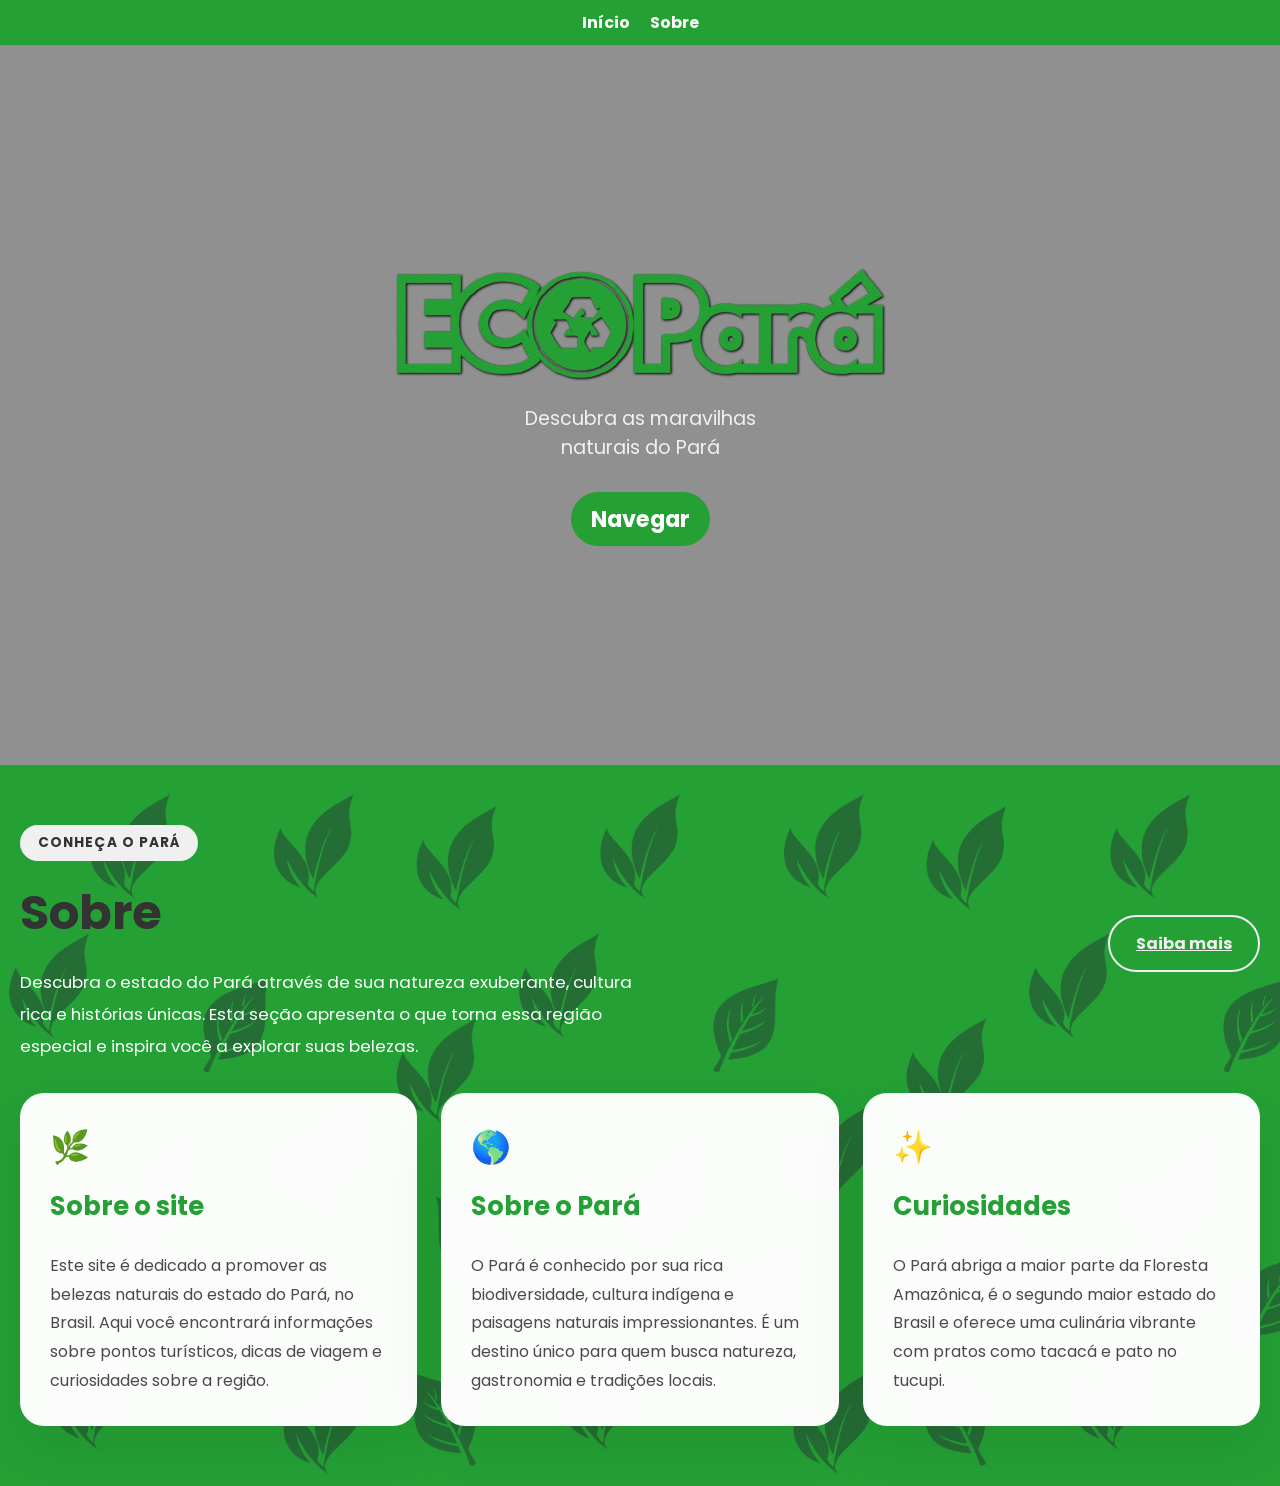
==== index.html @ 2f038f7f "1º" ====
<!DOCTYPE html>
<html lang="pt-br">
<head>
   <meta charset="UTF-8">
   <meta name="viewport" content="width=device-width, initial-scale=1.0">
   <title>Belezas Paraenses</title>
   <link rel="stylesheet" href="css/conexao.css">
</head>
<body>
   <main>
      <nav id="navbar">
         <ul>
            <li><a href="#hero-section">Início</a></li>
            <li><a href="#descricao">Sobre</a></li>
         </ul>
      </nav>
      <section id="hero-section">
         <img src="imgs/ECOPA-logo.png" alt="logo do site">
         <p>Descubra as maravilhas naturais do Pará</p>
         <a href="pages/menu.html" id="btn-navegar">Navegar</a>
      </section>

      <section id="descricao">
         <div class="descricao-top">
            <div class="section-intro">
               <span class="section-tag">Conheça o Pará</span>
               <h1>Sobre</h1>
               <p>Descubra o estado do Pará através de sua natureza exuberante, cultura rica e histórias únicas. Esta seção apresenta o que torna essa região especial e inspira você a explorar suas belezas.</p>
            </div>
            <a href="#sobre-info" class="button-outline">Saiba mais</a>
         </div>

         <div class="descricao-grid" id="sobre-info">
            <article class="desc-box" data-icon="🌿">
               <h2>Sobre o site</h2>
               <p>Este site é dedicado a promover as belezas naturais do estado do Pará, no Brasil. Aqui você encontrará informações sobre pontos turísticos, dicas de viagem e curiosidades sobre a região.</p>
            </article>
            <article class="desc-box" data-icon="🌎">
               <h2>Sobre o Pará</h2>
               <p>O Pará é conhecido por sua rica biodiversidade, cultura indígena e paisagens naturais impressionantes. É um destino único para quem busca natureza, gastronomia e tradições locais.</p>
            </article>
            <article class="desc-box" data-icon="✨">
               <h2>Curiosidades</h2>
               <p>O Pará abriga a maior parte da Floresta Amazônica, é o segundo maior estado do Brasil e oferece uma culinária vibrante com pratos como tacacá e pato no tucupi.</p>
            </article>
         </div>
      </section>
   </main>    
</body>
<script src="script.js"></script>
</html>
---- css/conexao.css ----
@import url("menu.css");
@import url("style.css");
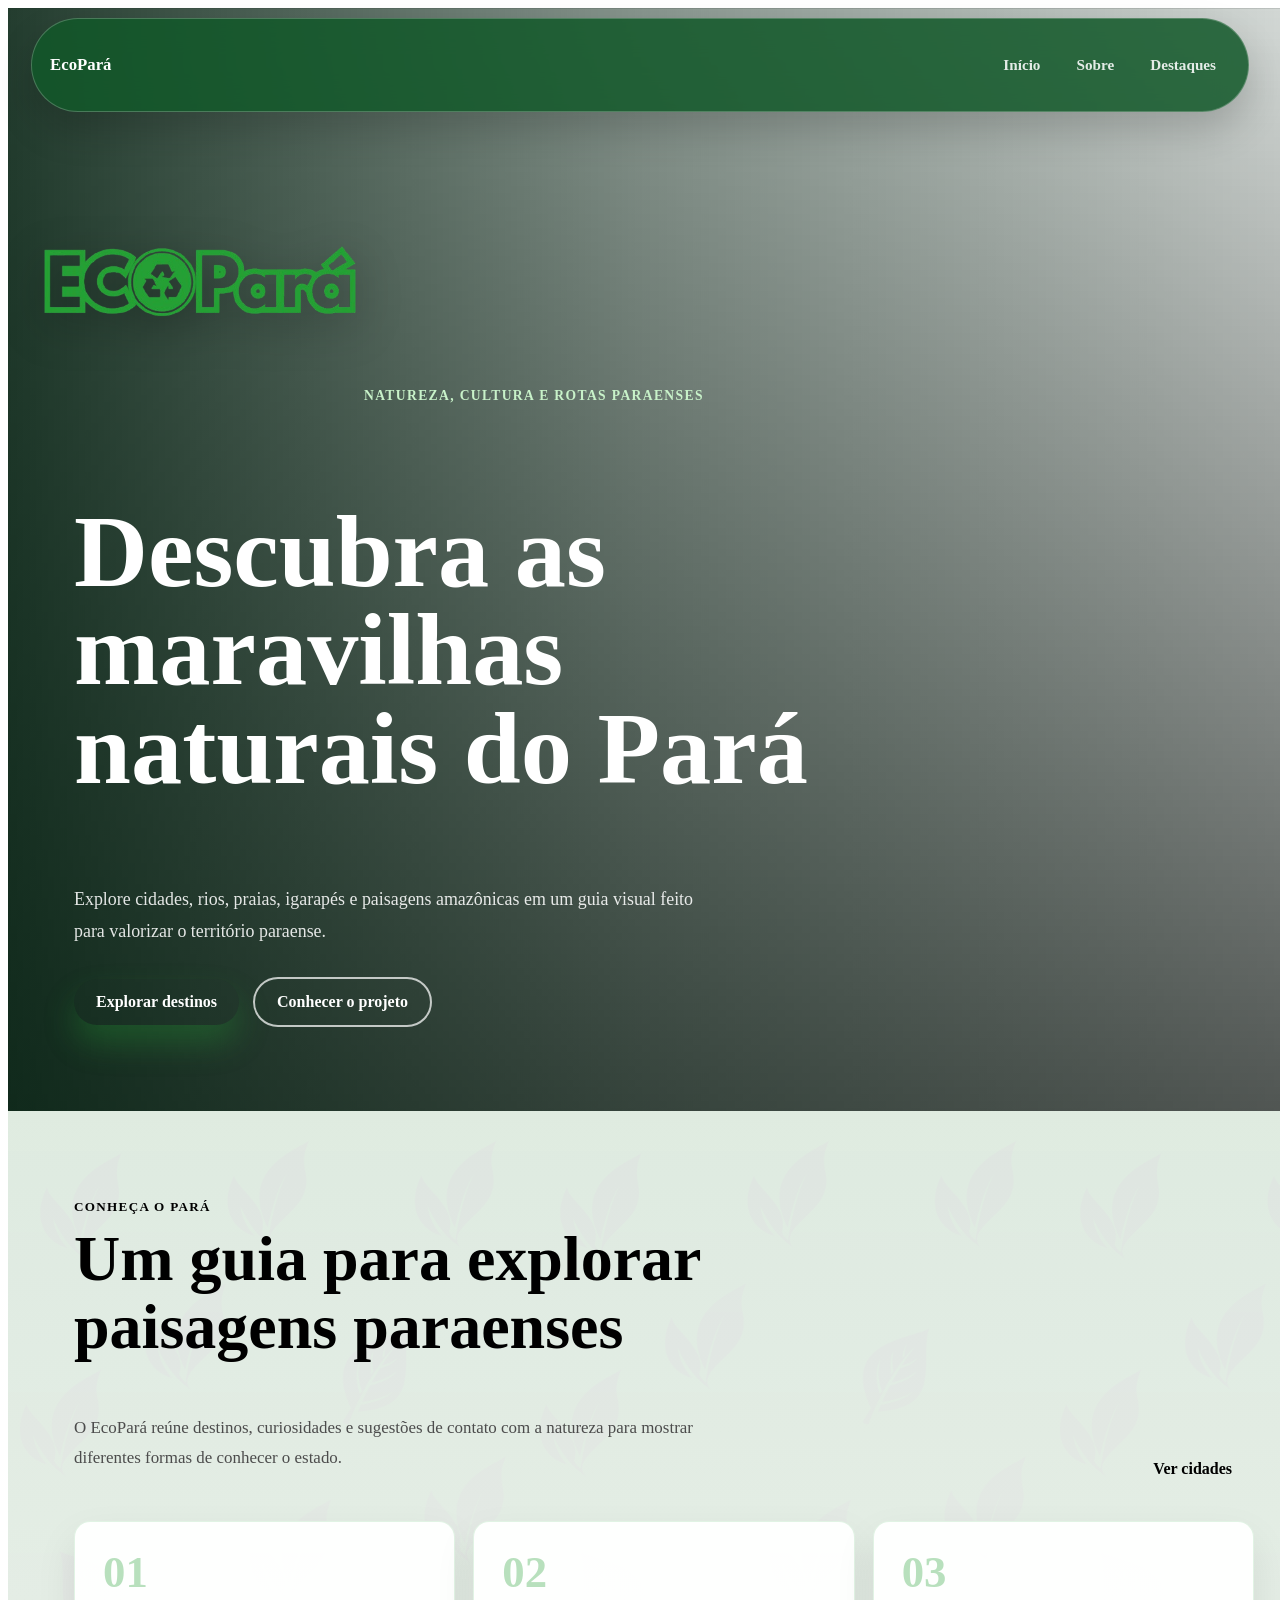
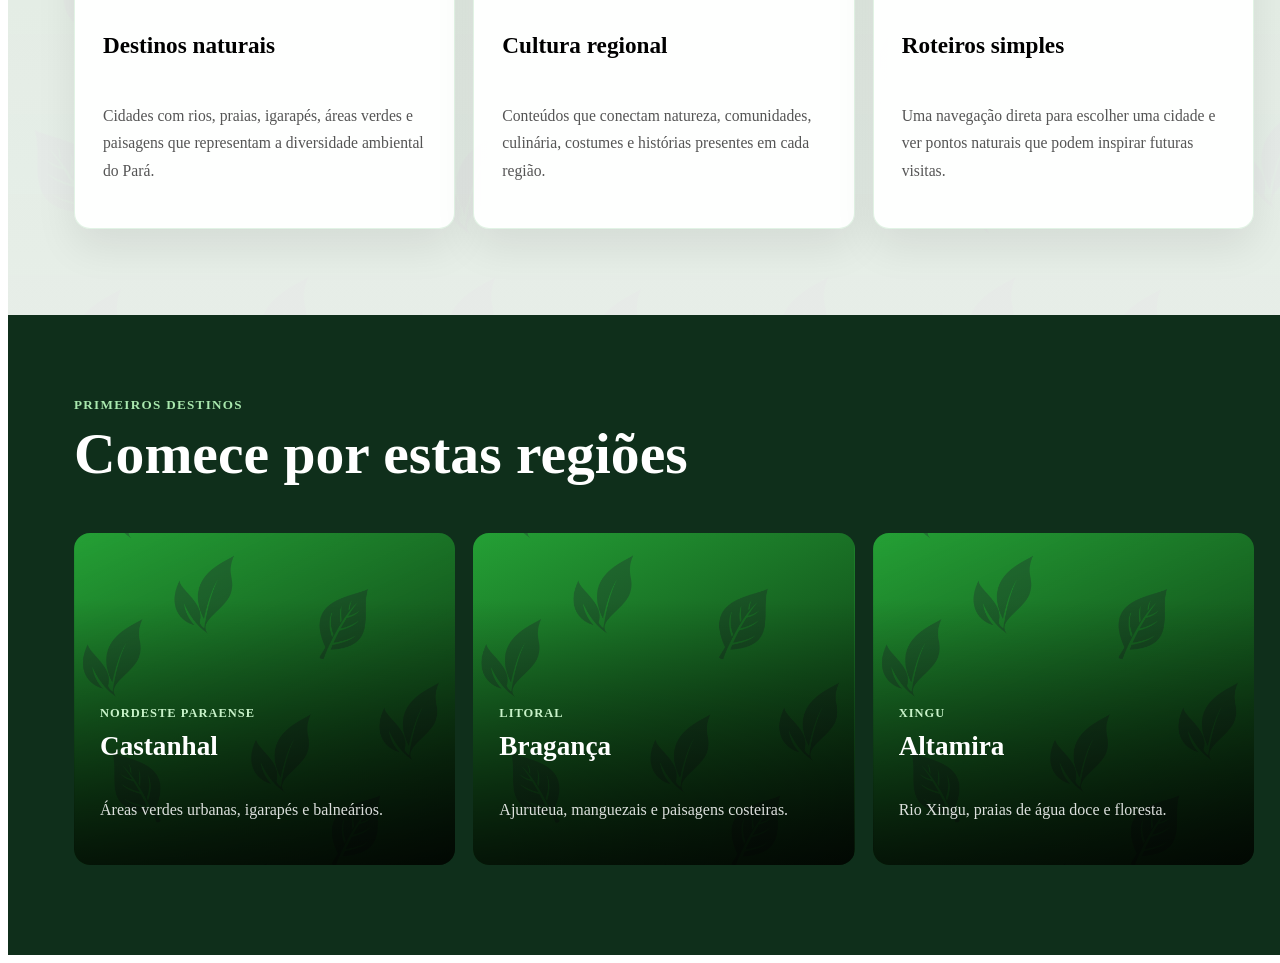
==== commit 295c0b73: "Segundo" ====
--- a/index.html
+++ b/index.html
@@ -4,48 +4,86 @@
    <meta charset="UTF-8">
    <meta name="viewport" content="width=device-width, initial-scale=1.0">
    <title>Belezas Paraenses</title>
-   <link rel="stylesheet" href="css/conexao.css">
+   <link rel="stylesheet" href="css/base.css">
+   <link rel="stylesheet" href="css/style.css">
 </head>
-<body>
-   <main>
-      <nav id="navbar">
-         <ul>
-            <li><a href="#hero-section">Início</a></li>
-            <li><a href="#descricao">Sobre</a></li>
-         </ul>
-      </nav>
-      <section id="hero-section">
-         <img src="imgs/ECOPA-logo.png" alt="logo do site">
-         <p>Descubra as maravilhas naturais do Pará</p>
-         <a href="pages/menu.html" id="btn-navegar">Navegar</a>
-      </section>
-
-      <section id="descricao">
-         <div class="descricao-top">
-            <div class="section-intro">
-               <span class="section-tag">Conheça o Pará</span>
-               <h1>Sobre</h1>
-               <p>Descubra o estado do Pará através de sua natureza exuberante, cultura rica e histórias únicas. Esta seção apresenta o que torna essa região especial e inspira você a explorar suas belezas.</p>
-            </div>
-            <a href="#sobre-info" class="button-outline">Saiba mais</a>
-         </div>
-
-         <div class="descricao-grid" id="sobre-info">
-            <article class="desc-box" data-icon="🌿">
-               <h2>Sobre o site</h2>
-               <p>Este site é dedicado a promover as belezas naturais do estado do Pará, no Brasil. Aqui você encontrará informações sobre pontos turísticos, dicas de viagem e curiosidades sobre a região.</p>
-            </article>
-            <article class="desc-box" data-icon="🌎">
-               <h2>Sobre o Pará</h2>
-               <p>O Pará é conhecido por sua rica biodiversidade, cultura indígena e paisagens naturais impressionantes. É um destino único para quem busca natureza, gastronomia e tradições locais.</p>
-            </article>
-            <article class="desc-box" data-icon="✨">
-               <h2>Curiosidades</h2>
-               <p>O Pará abriga a maior parte da Floresta Amazônica, é o segundo maior estado do Brasil e oferece uma culinária vibrante com pratos como tacacá e pato no tucupi.</p>
-            </article>
-         </div>
-      </section>
-   </main>    
-</body>
-<script src="script.js"></script>
-</html>+<body>
+   <main>
+      <nav id="navbar">
+         <a href="#hero-section" class="nav-logo">EcoPará</a>
+         <ul>
+            <li><a href="#hero-section">Início</a></li>
+            <li><a href="#descricao">Sobre</a></li>
+            <li><a href="#destaques">Destaques</a></li>
+         </ul>
+      </nav>
+      <section id="hero-section">
+         <div class="hero-content">
+            <img src="imgs/ECOPA-logo.png" alt="logo do site">
+            <span>Natureza, cultura e rotas paraenses</span>
+            <h1>Descubra as maravilhas naturais do Pará</h1>
+            <p>Explore cidades, rios, praias, igarapés e paisagens amazônicas em um guia visual feito para valorizar o território paraense.</p>
+            <div class="hero-actions">
+               <a href="pages/menu.html" id="btn-navegar">Explorar destinos</a>
+               <a href="#descricao" class="btn-secundario">Conhecer o projeto</a>
+            </div>
+         </div>
+      </section>
+
+      <section id="descricao">
+         <div class="descricao-top">
+            <div class="section-intro">
+               <span class="section-tag">Conheça o Pará</span>
+               <h1>Um guia para explorar paisagens paraenses</h1>
+               <p>O EcoPará reúne destinos, curiosidades e sugestões de contato com a natureza para mostrar diferentes formas de conhecer o estado.</p>
+            </div>
+            <a href="pages/menu.html" class="button-outline">Ver cidades</a>
+         </div>
+
+         <div class="descricao-grid" id="sobre-info">
+            <article class="desc-box">
+               <span>01</span>
+               <h2>Destinos naturais</h2>
+               <p>Cidades com rios, praias, igarapés, áreas verdes e paisagens que representam a diversidade ambiental do Pará.</p>
+            </article>
+            <article class="desc-box">
+               <span>02</span>
+               <h2>Cultura regional</h2>
+               <p>Conteúdos que conectam natureza, comunidades, culinária, costumes e histórias presentes em cada região.</p>
+            </article>
+            <article class="desc-box">
+               <span>03</span>
+               <h2>Roteiros simples</h2>
+               <p>Uma navegação direta para escolher uma cidade e ver pontos naturais que podem inspirar futuras visitas.</p>
+            </article>
+         </div>
+      </section>
+
+      <section id="destaques">
+         <div class="destaques-intro">
+            <span class="section-tag">Primeiros destinos</span>
+            <h2>Comece por estas regiões</h2>
+         </div>
+
+         <div class="destaques-grid">
+            <a href="pages/locais/castanhal.html" class="destaque-card">
+               <span>Nordeste paraense</span>
+               <h3>Castanhal</h3>
+               <p>Áreas verdes urbanas, igarapés e balneários.</p>
+            </a>
+            <a href="pages/locais/braganca.html" class="destaque-card">
+               <span>Litoral</span>
+               <h3>Bragança</h3>
+               <p>Ajuruteua, manguezais e paisagens costeiras.</p>
+            </a>
+            <a href="pages/locais/altamira.html" class="destaque-card">
+               <span>Xingu</span>
+               <h3>Altamira</h3>
+               <p>Rio Xingu, praias de água doce e floresta.</p>
+            </a>
+         </div>
+      </section>
+      <script src="script.js"></script>
+   </main>
+</body>
+</html>
--- a/css/style.css
+++ b/css/style.css
@@ -0,0 +1,453 @@
+main {
+   width: 100%;
+   min-height: 100vh;
+}
+
+section {
+   width: 100%;
+}
+
+#navbar {
+   width: min(100% - 32px, 1180px);
+   min-height: 68px;
+   padding: 12px 18px;
+   border: 1px solid rgba(255, 255, 255, 0.22);
+   border-radius: 999px;
+   background-color: rgba(18, 88, 41, 0.86);
+   backdrop-filter: blur(16px);
+   display: flex;
+   align-items: center;
+   justify-content: space-between;
+   gap: 22px;
+   position: fixed;
+   top: 18px;
+   left: 50%;
+   transform: translateX(-50%);
+   z-index: 20;
+   box-shadow: 0 18px 38px rgba(0, 0, 0, 0.18);
+
+   .nav-logo {
+      color: white;
+      font-size: 1.05rem;
+      font-weight: 800;
+      text-decoration: none;
+      white-space: nowrap;
+   }
+
+   ul {
+      list-style: none;
+      display: flex;
+      align-items: center;
+      justify-content: center;
+      gap: 8px;
+
+      a {
+         color: rgba(255, 255, 255, 0.88);
+         border-radius: 999px;
+         padding: 9px 14px;
+         text-decoration: none;
+         font-size: 0.95rem;
+         font-weight: 700;
+         transition: background-color 0.3s ease, color 0.3s ease;
+
+         &:hover {
+            background-color: rgba(255, 255, 255, 0.14);
+            color: white;
+         }
+      }
+   }
+}
+
+#hero-section {
+   min-height: 100vh;
+   padding: 120px 24px 56px;
+   color: white;
+   display: flex;
+   align-items: flex-end;
+   position: relative;
+   overflow: hidden;
+   background-image:
+      linear-gradient(90deg, rgba(5, 34, 18, 0.88), rgba(5, 34, 18, 0.48) 48%, rgba(5, 34, 18, 0.16)),
+      linear-gradient(0deg, rgba(0, 0, 0, 0.62), rgba(0, 0, 0, 0)),
+      url('https://s2-redeglobo.glbimg.com/cKl8D_qkZyEzHexEcYWrg2UnLAI=/0x0:1920x1080/924x0/smart/filters:strip_icc()/i.s3.glbimg.com/v1/AUTH_b58693ed41d04a39826739159bf600a0/internal_photos/bs/2023/a/d/zxHcadSGmm5rs0gagl1A/foto-9.jpg');
+   background-size: cover;
+   background-position: center;
+   animation: change-bg 30s infinite alternate;
+
+   .hero-content {
+      width: min(100%, 1180px);
+      margin: 0 auto;
+      padding-bottom: 28px;
+
+      img {
+         width: min(320px, 70vw);
+         margin-left: -34px;
+         margin-bottom: -48px;
+         filter: drop-shadow(0 12px 22px rgba(0, 0, 0, 0.34));
+      }
+
+      span {
+         display: inline-block;
+         margin-bottom: 14px;
+         color: #c8f2c9;
+         font-size: 0.85rem;
+         font-weight: 800;
+         letter-spacing: 0.1em;
+         text-transform: uppercase;
+      }
+
+      h1 {
+         max-width: 780px;
+         font-size: clamp(2.6rem, 8vw, 6.4rem);
+         line-height: 0.96;
+      }
+
+      p {
+         max-width: 620px;
+         margin-top: 22px;
+         color: rgba(255, 255, 255, 0.88);
+         font-size: 1.12rem;
+         line-height: 1.8;
+      }
+   }
+
+   .hero-actions {
+      margin-top: 30px;
+      display: flex;
+      align-items: center;
+      gap: 14px;
+      flex-wrap: wrap;
+
+      a {
+         border-radius: 999px;
+         padding: 14px 22px;
+         text-decoration: none;
+         font-weight: 800;
+         transition: transform 0.25s ease, background-color 0.25s ease, color 0.25s ease;
+
+         &:hover {
+            transform: translateY(-3px);
+         }
+      }
+
+      #btn-navegar {
+         background-color: var(--primary-color);
+         color: white;
+         box-shadow: 0 18px 32px rgba(36, 160, 53, 0.32);
+
+         &:hover {
+            background-color: var(--primary-color-hover);
+         }
+      }
+
+      .btn-secundario {
+         border: 2px solid rgba(255, 255, 255, 0.72);
+         color: white;
+
+         &:hover {
+            background-color: white;
+            color: var(--text-color);
+         }
+      }
+   }
+}
+
+@keyframes change-bg {
+   25% {
+      background-image:
+         linear-gradient(90deg, rgba(5, 34, 18, 0.88), rgba(5, 34, 18, 0.48) 48%, rgba(5, 34, 18, 0.16)),
+         linear-gradient(0deg, rgba(0, 0, 0, 0.62), rgba(0, 0, 0, 0)),
+         url('https://s2-g1.glbimg.com/d9sGrH77pmRtC5E000SxLat0WXE=/0x0:1024x681/984x0/smart/filters:strip_icc()/i.s3.glbimg.com/v1/AUTH_59edd422c0c84a879bd37670ae4f538a/internal_photos/bs/2018/D/A/OoFOjyTYCAGfLeafyLwg/santa-izabel.jpeg');
+   }
+
+   50% {
+      background-image:
+         linear-gradient(90deg, rgba(5, 34, 18, 0.88), rgba(5, 34, 18, 0.48) 48%, rgba(5, 34, 18, 0.16)),
+         linear-gradient(0deg, rgba(0, 0, 0, 0.62), rgba(0, 0, 0, 0)),
+         url('https://agenciapara.com.br/midias/2026/grandes/20260128195704-GF00026160-F00487702.webp');
+   }
+
+   75% {
+      background-image:
+         linear-gradient(90deg, rgba(5, 34, 18, 0.88), rgba(5, 34, 18, 0.48) 48%, rgba(5, 34, 18, 0.16)),
+         linear-gradient(0deg, rgba(0, 0, 0, 0.62), rgba(0, 0, 0, 0)),
+         url('https://www.agenciapara.com.br/midias/2024/grandes/20468_f58ec8ad-a1e6-3d70-a10f-97156fa98232.jpg');
+   }
+
+   100% {
+      background-image:
+         linear-gradient(90deg, rgba(5, 34, 18, 0.88), rgba(5, 34, 18, 0.48) 48%, rgba(5, 34, 18, 0.16)),
+         linear-gradient(0deg, rgba(0, 0, 0, 0.62), rgba(0, 0, 0, 0)),
+         url('https://passagenspromo.com.br/blog/wp-content/uploads/2021/04/Cidades-do-Para-serra-das-andorinhas.jpg');
+   }
+}
+
+#descricao {
+   position: relative;
+   padding: 86px 24px;
+   background:
+      linear-gradient(rgba(243, 243, 243, 0.9), rgba(243, 243, 243, 0.94)),
+      url('../imgs/bg-leaf.png');
+   background-size: 520px;
+
+   .descricao-top,
+   .descricao-grid {
+      width: min(100%, 1180px);
+      margin: 0 auto;
+   }
+
+   .descricao-top {
+      display: flex;
+      align-items: flex-end;
+      justify-content: space-between;
+      gap: 28px;
+      margin-bottom: 30px;
+   }
+
+   .section-intro {
+      max-width: 740px;
+
+      h1 {
+         margin-top: 10px;
+         color: var(--text-color);
+         font-size: clamp(2rem, 5vw, 4.2rem);
+         line-height: 1.05;
+      }
+
+      p {
+         max-width: 660px;
+         margin-top: 18px;
+         color: #4c4c4c;
+         font-size: 1.06rem;
+         line-height: 1.8;
+      }
+   }
+
+   .section-tag {
+      display: inline-block;
+      color: var(--primary-color);
+      font-size: 0.82rem;
+      font-weight: 800;
+      letter-spacing: 0.1em;
+      text-transform: uppercase;
+   }
+
+   .button-outline {
+      flex: 0 0 auto;
+      border: 2px solid var(--primary-color);
+      color: var(--primary-color);
+      border-radius: 999px;
+      padding: 13px 22px;
+      text-decoration: none;
+      font-weight: 800;
+      transition: background-color 0.25s ease, color 0.25s ease, transform 0.25s ease;
+
+      &:hover {
+         background-color: var(--primary-color);
+         color: white;
+         transform: translateY(-3px);
+      }
+   }
+
+   .descricao-grid {
+      display: grid;
+      grid-template-columns: repeat(3, minmax(0, 1fr));
+      gap: 18px;
+   }
+
+   .desc-box {
+      min-height: 250px;
+      padding: 28px;
+      border: 1px solid rgba(36, 160, 53, 0.13);
+      border-radius: 16px;
+      background-color: rgba(255, 255, 255, 0.96);
+      box-shadow: 0 18px 42px rgba(0, 0, 0, 0.08);
+      display: flex;
+      flex-direction: column;
+      justify-content: space-between;
+
+      span {
+         color: rgba(36, 160, 53, 0.32);
+         font-size: 2.8rem;
+         font-weight: 900;
+         line-height: 1;
+      }
+
+      h2 {
+         margin-top: 26px;
+         color: var(--primary-color-hover);
+         font-size: 1.45rem;
+         line-height: 1.2;
+      }
+
+      p {
+         margin-top: 12px;
+         color: #555555;
+         font-size: 0.98rem;
+         line-height: 1.75;
+      }
+   }
+}
+
+#destaques {
+   padding: 80px 24px 90px;
+   background-color: #0f2f1b;
+   color: white;
+
+   .destaques-intro,
+   .destaques-grid {
+      width: min(100%, 1180px);
+      margin: 0 auto;
+   }
+
+   .destaques-intro {
+      margin-bottom: 26px;
+
+      .section-tag {
+         display: inline-block;
+         color: #a9e8ae;
+         font-size: 0.82rem;
+         font-weight: 800;
+         letter-spacing: 0.1em;
+         text-transform: uppercase;
+      }
+
+      h2 {
+         max-width: 620px;
+         margin-top: 10px;
+         font-size: clamp(1.9rem, 5vw, 3.6rem);
+         line-height: 1.08;
+      }
+   }
+
+   .destaques-grid {
+      display: grid;
+      grid-template-columns: repeat(3, minmax(0, 1fr));
+      gap: 18px;
+   }
+
+   .destaque-card {
+      min-height: 280px;
+      padding: 26px;
+      border-radius: 16px;
+      color: white;
+      text-decoration: none;
+      display: flex;
+      flex-direction: column;
+      justify-content: flex-end;
+      position: relative;
+      overflow: hidden;
+      background:
+         linear-gradient(155deg, rgba(36, 160, 53, 0.24), rgba(0, 0, 0, 0.82)),
+         url('../imgs/bg-leaf.png'),
+         #246d35;
+      background-size: cover;
+      background-position: center;
+      transition: transform 0.25s ease, filter 0.25s ease;
+
+      &::before {
+         content: "";
+         position: absolute;
+         inset: 0;
+         background: linear-gradient(180deg, transparent 20%, rgba(0, 0, 0, 0.72));
+      }
+
+      span,
+      h3,
+      p {
+         position: relative;
+         z-index: 1;
+      }
+
+      span {
+         color: #c8f2c9;
+         font-size: 0.78rem;
+         font-weight: 800;
+         letter-spacing: 0.08em;
+         text-transform: uppercase;
+      }
+
+      h3 {
+         margin-top: 10px;
+         font-size: 1.7rem;
+      }
+
+      p {
+         margin-top: 8px;
+         color: rgba(255, 255, 255, 0.86);
+         line-height: 1.6;
+      }
+
+      &:hover {
+         transform: translateY(-6px);
+         filter: brightness(1.08);
+      }
+   }
+}
+
+@media (max-width: 820px) {
+   #navbar {
+      width: calc(100% - 24px);
+      border-radius: 18px;
+      align-items: flex-start;
+      flex-direction: column;
+
+      ul {
+         width: 100%;
+         justify-content: space-between;
+         gap: 4px;
+
+         a {
+            padding: 8px 9px;
+            font-size: 0.86rem;
+         }
+      }
+   }
+
+   #hero-section {
+      min-height: 92vh;
+      padding: 142px 18px 44px;
+
+      .hero-content {
+         img {
+            width: min(260px, 78vw);
+            margin-left: -26px;
+            margin-bottom: -36px;
+         }
+      }
+
+      .hero-actions {
+         align-items: stretch;
+         flex-direction: column;
+
+         a {
+            text-align: center;
+         }
+      }
+   }
+
+   #descricao {
+      padding: 58px 18px;
+
+      .descricao-top {
+         align-items: flex-start;
+         flex-direction: column;
+      }
+
+      .descricao-grid {
+         grid-template-columns: 1fr;
+      }
+   }
+
+   #destaques {
+      padding: 58px 18px 70px;
+
+      .destaques-grid {
+         grid-template-columns: 1fr;
+      }
+
+      .destaque-card {
+         min-height: 230px;
+      }
+   }
+}
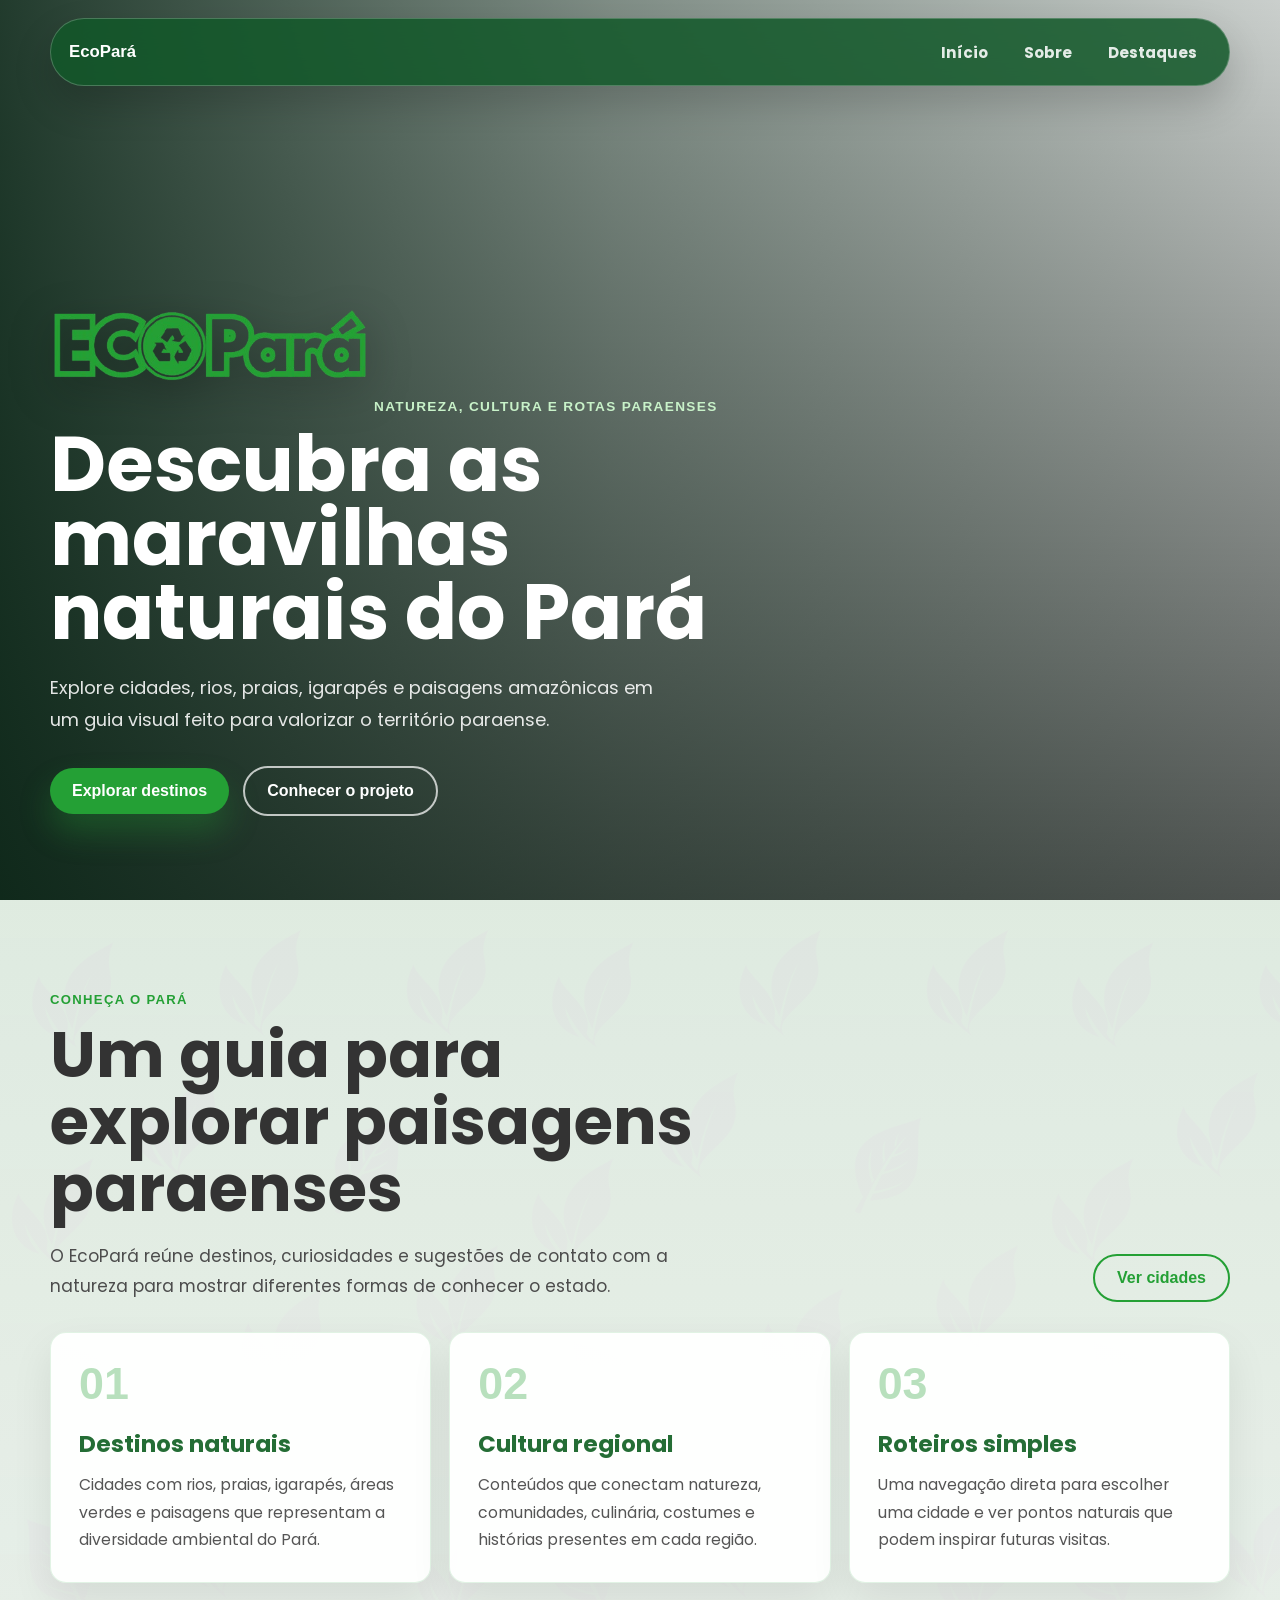
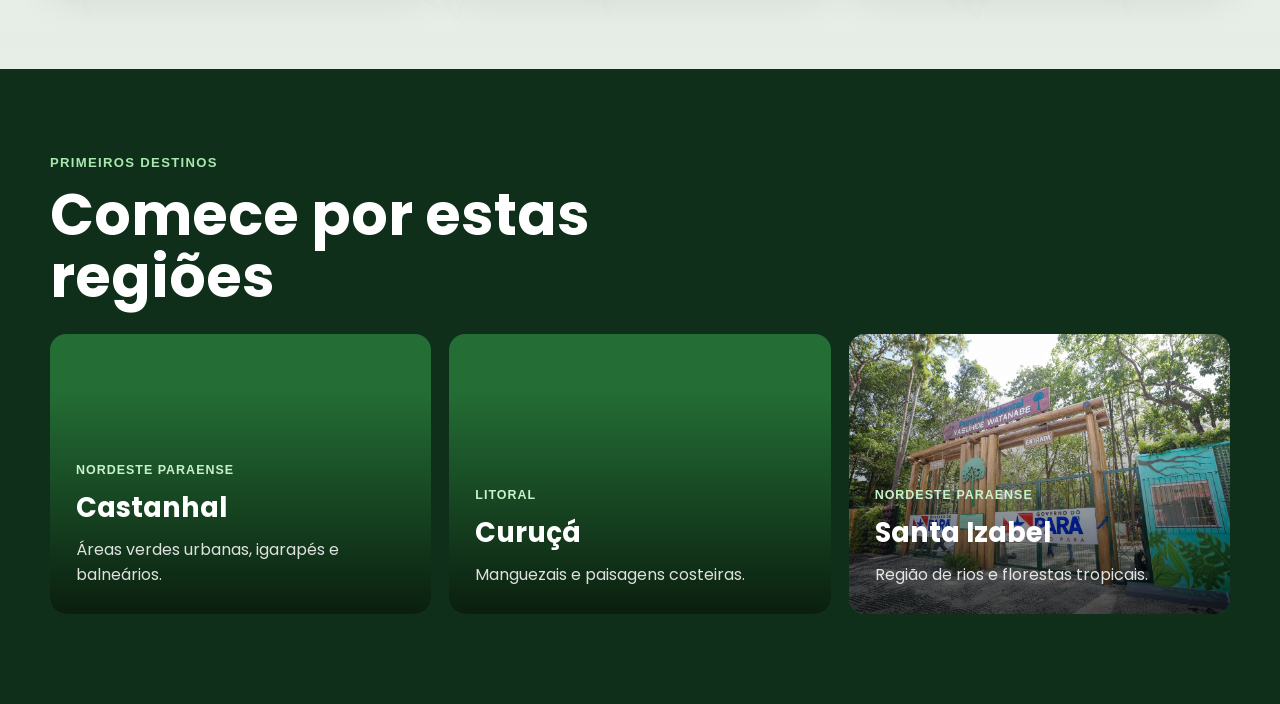
==== commit f7a28958: "3º" ====
--- a/index.html
+++ b/index.html
@@ -1,12 +1,12 @@
-<!DOCTYPE html>
-<html lang="pt-br">
-<head>
-   <meta charset="UTF-8">
-   <meta name="viewport" content="width=device-width, initial-scale=1.0">
-   <title>Belezas Paraenses</title>
+<!DOCTYPE html>
+<html lang="pt-br">
+<head>
+   <meta charset="UTF-8">
+   <meta name="viewport" content="width=device-width, initial-scale=1.0">
+   <title>Belezas Paraenses</title>
    <link rel="stylesheet" href="css/base.css">
    <link rel="stylesheet" href="css/style.css">
-</head>
+</head>
 <body>
    <main>
       <nav id="navbar">
@@ -66,20 +66,20 @@
          </div>
 
          <div class="destaques-grid">
-            <a href="pages/locais/castanhal.html" class="destaque-card">
+            <a href="pages/locais/castanhal.html" class="destaque-card castanhal">
                <span>Nordeste paraense</span>
                <h3>Castanhal</h3>
                <p>Áreas verdes urbanas, igarapés e balneários.</p>
             </a>
-            <a href="pages/locais/braganca.html" class="destaque-card">
+            <a href="pages/locais/curuca.html" class="destaque-card curuca">
                <span>Litoral</span>
-               <h3>Bragança</h3>
-               <p>Ajuruteua, manguezais e paisagens costeiras.</p>
+               <h3>Curuçá</h3>
+               <p>Manguezais e paisagens costeiras.</p>
             </a>
-            <a href="pages/locais/altamira.html" class="destaque-card">
-               <span>Xingu</span>
-               <h3>Altamira</h3>
-               <p>Rio Xingu, praias de água doce e floresta.</p>
+            <a href="pages/locais/santa-izabel.html" class="destaque-card santa-izabel">
+               <span>Nordeste paraense</span>
+               <h3>Santa Izabel</h3>
+               <p>Região de rios e florestas tropicais.</p>
             </a>
          </div>
       </section>
--- a/css/base.css
+++ b/css/base.css
@@ -0,0 +1,22 @@
+@import url('https://fonts.googleapis.com/css2?family=Poppins:ital,wght@0,100;0,200;0,300;0,400;0,500;0,600;0,700;0,800;0,900;1,100;1,200;1,300;1,400;1,500;1,600;1,700;1,800;1,900&display=swap');
+
+* {
+   font-family: "Poppins", sans-serif;
+   box-sizing: border-box;
+   margin: 0;
+   padding: 0;
+}
+
+:root {
+   --bg-color: #f3f3f3;
+   --primary-color: #24a035;
+   --secondary-color: #f0f0f0;
+   --text-color: #333333;
+   --primary-color-hover: #246d35;
+   --secondary-color-hover: #e0e0e0;
+}
+
+body {
+   background-color: var(--secondary-color);
+   color: var(--text-color);
+}
--- a/css/style.css
+++ b/css/style.css
@@ -81,8 +81,7 @@
 
       img {
          width: min(320px, 70vw);
-         margin-left: -34px;
-         margin-bottom: -48px;
+         margin-bottom: 22px;
          filter: drop-shadow(0 12px 22px rgba(0, 0, 0, 0.34));
       }
 
@@ -98,7 +97,7 @@
 
       h1 {
          max-width: 780px;
-         font-size: clamp(2.6rem, 8vw, 6.4rem);
+         font-size: clamp(2.6rem, 6vw, 6.4rem);
          line-height: 0.96;
       }
 
@@ -383,6 +382,18 @@
          filter: brightness(1.08);
       }
    }
+
+   .castanhal {
+      background-image: url('https://agenciapara.com.br/midias/2026/grandes/20260128195704-GF00026160-F00487702.webp');
+   }
+
+   .curuca {
+      background-image: url('https://www.agenciapara.com.br/midias/2024/grandes/20468_f58ec8ad-a1e6-3d70-a10f-97156fa98232.jpg');
+   }
+
+   .santa-izabel {
+      background-image: url('../imgs/santa-izabel/santa-izabel1.jpg');
+   }
 }
 
 @media (max-width: 820px) {
@@ -411,8 +422,6 @@
       .hero-content {
          img {
             width: min(260px, 78vw);
-            margin-left: -26px;
-            margin-bottom: -36px;
          }
       }
 
